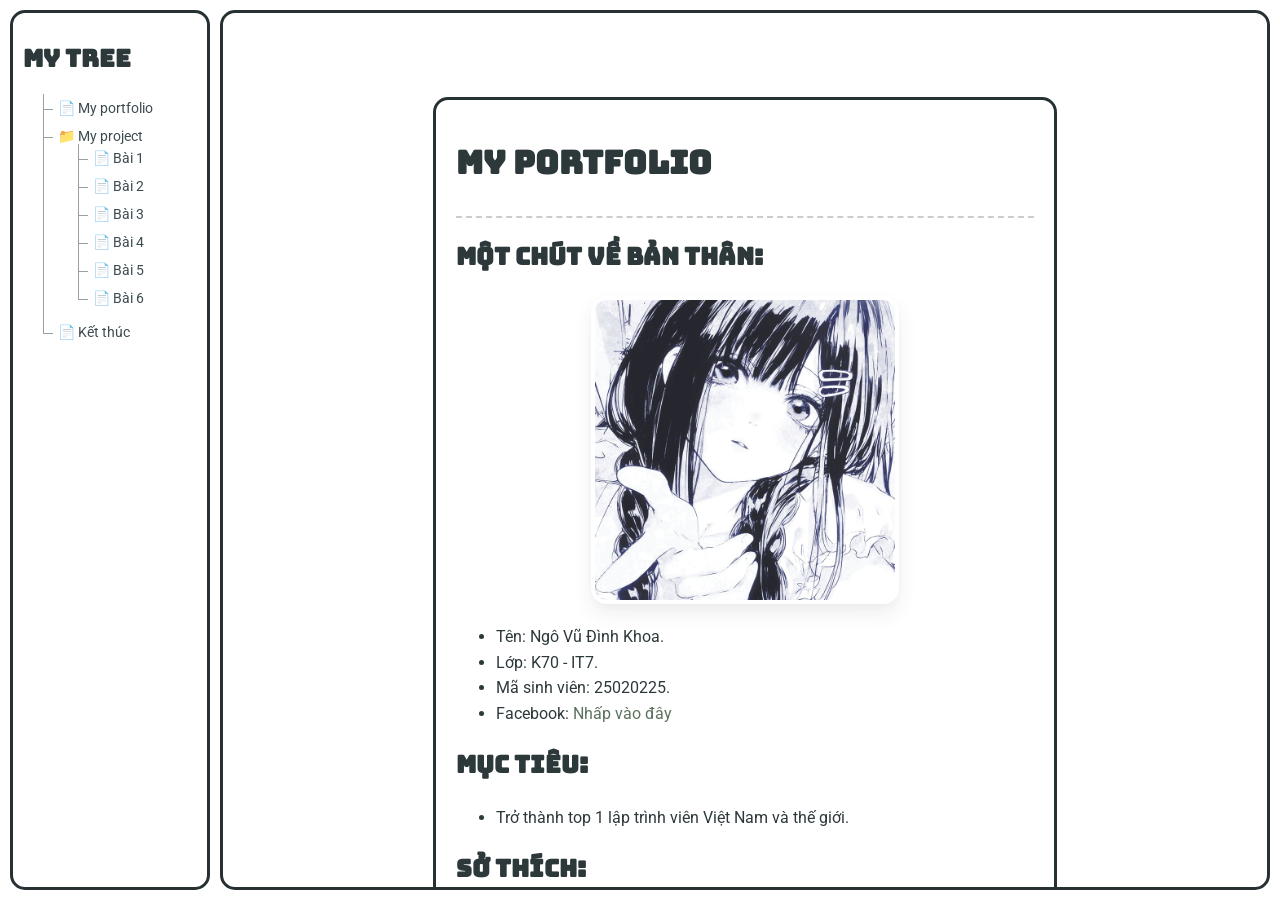
==== index.html @ 71ee8948 "add adđ" ====
<!DOCTYPE html>
<html lang="vi">
<head>
    <meta charset="UTF-8">
    <meta name="viewport" content="width=device-width, initial-scale=1.0">
    <link rel="stylesheet" href="index.css">
    <link rel="stylesheet" href="scroolbar.css">
    <link rel="stylesheet" href="image.css">
    <script src="code.js" defer></script>
    <script src="code2.js" defer></script>
    <title>my portfolio</title>
</head>
<body>
    <div class="gridd">
        <div class="grid-item">
            <h2>MY TREE</h2>
            <ul class="tree-menu">
                <li onclick="returnToMain()"><p>📄 My portfolio</p></li>
                <li>
                    <p>📁 My project</p>
                    <ul class="tree-menu ">
                        <li onclick="toWeek1()">📄 Bài 1</li>
                        <li onclick="toWeek2()">📄 Bài 2</li>
                        <li onclick="toWeek3()">📄 Bài 3</li>
                        <li onclick="toWeek4()">📄 Bài 4</li>
                        <li onclick="toWeek5()">📄 Bài 5</li>
                        <li onclick="toWeek6()">📄 Bài 6</li>
                    </ul>
                </li>
                <li onclick="returnToEnd()">📄 Kết thúc</li>
            </ul>
        </div>
        <div class="grid-item" id="main-view-controller">
            
        </div>
    </div>

</body>
<div id="image-lightbox" class="lightbox" onclick="closeLightbox()">
    <span class="lightbox-close">&times;</span>
    <img class="lightbox-content" id="lightbox-img">
</div>
</html>
---- index.css ----
@import url('https://fonts.googleapis.com/css2?family=Anton&family=Black+Ops+One&family=Bungee&family=Kablammo&family=Paytone+One&family=Roboto:ital,wght@0,100..900;1,100..900&display=swap');

/* 1. THÊM VÀO: Bắt buộc html và body phải chiếm hết 100% chiều cao màn hình */
html, body {
    height: 100%;
    margin: 0;
    padding: 0;
    box-sizing: border-box;
}

body {
    font-family: "Roboto", sans-serif;
    color: rgb(45, 56, 59);
    padding: 10px; /* Thay vì dùng margin, ta dùng padding để tạo khoảng cách với rìa màn hình mà không làm lệch chiều cao vh */
}

h1, h2,h3,h4,h5,h6{
    font-family: "Bungee", sans-serif;
}
p {
    font-family: "Roboto", sans-serif;
}

.gridd {
    display: grid;
    grid-template-columns: 200px 1fr;
    gap: 10px;
    /* Sử dụng calc để trừ đi 20px padding (trên 10px + dưới 10px) của body, giúp box khít khịt đáy */
    height: calc(100vh - 20px); 
}

.grid-item {
    border: 3px solid;
    border-color: rgb(39, 49, 51);
    border-radius: 15px;
    padding: 10px;
    
    /* THÊM VÀO: Đảm bảo các box con cũng tự động kéo giãn theo chiều cao của Grid cha */
    height: 100%; 
    box-sizing: border-box; /* Giúp tính toán kích thước border không bị lố chiều cao */
    overflow-y: auto;       /* Phòng hờ nếu nội dung bài học quá dài thì cái box tự sinh thanh cuộn riêng */
}
.tree-menu, .tree-menu ul {
    list-style-type: none;
    margin: 0;
    padding: 0 0 0 20px; /* Tạo khoảng cách thụt lề cho menu con */
    position: relative;
}

/* Định dạng chung cho mỗi dòng chữ trong menu */
.tree-menu li {
    margin: 0;
    padding: 6px 0 6px 15px; /* Tạo khoảng trống để chèn đường kẻ thẳng */
    position: relative;
    color: rgb(60, 75, 80);
    cursor: pointer;
    font-size: 14px;
    transition: color 0.2s ease;
}


/* 1. VẼ ĐƯỜNG DỌC (Nối các mục đồng cấp với nhau) */
.tree-menu li:before {
    content: "";
    position: absolute;
    left: 0;
    top: 0;
    bottom: 0;
    border-left: 1px solid rgb(150, 160, 165); /* Độ dày và màu của nét dọc */
}

/* 2. VẼ ĐƯỜNG NGANG (Nhánh đâm vào từng thư mục/bài viết) */
.tree-menu li:after {
    content: "";
    position: absolute;
    left: 0;
    top: 15px; /* Căn chỉnh cho đường ngang nằm ngay giữa dòng chữ */
    width: 10px; /* Chiều dài của nhánh đâm ngang */
    border-top: 1px solid rgb(150, 160, 165); /* Độ dày và màu của nét ngang */
}

/* 3. XỬ LÝ ĐOẠN ĐUÔI: Phần tử cuối cùng của danh sách sẽ không kéo dài đường dọc xuống nữa */
.tree-menu li:last-child:before {
    height: 15px; /* Giới hạn đường dọc chỉ đi xuống đến ngang nhánh rẽ cuối cùng là dừng */
    bottom: auto;
}

/* Định dạng một chút cho các thẻ p nằm trong menu để không bị nhảy dòng */
.tree-menu p {
    display: inline;
    margin: 0;
}

#main-view-controller {
    padding: 8% 20% 8% 20%; 
}



.gridd a, .tree-menu li a {
    color: #5c715e; /* Màu xanh lá bọc rêu nhẹ nhàng, thơ mộng */
    text-decoration: none;
    position: relative;
    padding-bottom: 2px;
    transition: color 0.4s ease;
}

/* Đổi màu chữ khi hover nhẹ nhàng */
.gridd a:hover, .tree-menu li a:hover {
    color: #b8a187; /* Màu be/nâu sữa ấm áp */
}

/* Vẽ một đường gạch chân ẩn ẩn dưới link */
.gridd a::after, .tree-menu li a::after {
    content: '';
    position: absolute;
    width: 100%;
    transform: scaleX(0); /* Ban đầu thu nhỏ về 0 (biến mất) */
    height: 1px;         /* Đường kẻ siêu mảnh */
    bottom: 0;
    left: 0;
    background-color: #b8a187;
    transform-origin: bottom center; /* Tâm loang ra từ giữa */
    transition: transform 0.4s ease-out; /* Chuyển động mượt mà */
}

/* Khi hover, đường gạch chân sẽ nở ra 100% chiều dài */
.gridd a:hover::after, .tree-menu li a:hover::after {
    transform: scaleX(1);
}
---- scroolbar.css ----
/* --- ÁP DỤNG RIÊNG CHO CÁC KHU VỰC CUỘN (Như .grid-item) --- */

.grid-item {
    /* ... giữ nguyên các thuộc tính cũ của bạn ... */
    
    /* Mặc định: Giấu thanh cuộn trên Firefox và IE */
    scrollbar-width: none; 
}

/* Mặc định: Giấu thanh cuộn trên Chrome, Safari, Edge */
.grid-item::-webkit-scrollbar {
    width: 6px; /* Giảm xuống chỉ còn 6px cho siêu mảnh */
    background: transparent;
}
.grid-item::-webkit-scrollbar-thumb {
    background: transparent; /* Ban đầu cho tàng hình luôn */
    border-radius: 10px;
}

/* --- KHI RÊ CHUỘT VÀO BOX: THANH CUỘN MỚI THƠ MỘNG HIỆN LÊN --- */
.grid-item:hover {
    scrollbar-width: thin; /* Hiện lại trên Firefox */
    scrollbar-color: rgba(39, 49, 51, 0.2) transparent;
}

.grid-item:hover::-webkit-scrollbar-thumb {
    /* Hiện lên một đường chỉ màu xám đá mờ, trùng với màu border (rgb(39, 49, 51)) của bạn */
    background: rgba(39, 49, 51, 0.2); 
}

/* Khi người dùng nhấn giữ vào thanh cuộn để kéo */
.grid-item::-webkit-scrollbar-thumb:active {
    background: rgba(39, 49, 51, 0.5); /* Đậm lên một chút để định vị */
}
---- image.css ----
::slotted(img), .grid-item img {
    max-width: 100%;
    height: auto;
    display: block;
    margin: 20px auto;
    border-radius: 16px;
    
    /* Tạo một đường viền trắng mờ bao quanh ảnh trông như một chiếc khung kính */
    border: 4px solid rgba(255, 255, 255, 0.8);
    
    /* Bóng đổ dịu mắt */
    box-shadow: 
        0 4px 6px rgba(0, 0, 0, 0.02),
        0 10px 20px rgba(45, 56, 59, 0.08);
        
    transition: transform 0.3s ease, box-shadow 0.3s ease;
}

::slotted(img:hover), .grid-item img:hover {
    transform: scale(1.02);
    box-shadow: 
        0 6px 8px rgba(0, 0, 0, 0.04),
        0 15px 30px rgba(45, 56, 59, 0.12);
}

.lightbox {
    display: none; /* Mặc định là ẩn đi */
    position: fixed;
    z-index: 9999; /* Luôn nằm trên cùng tất cả mọi thứ */
    left: 0;
    top: 0;
    width: 100%;
    height: 100%;
    background-color: rgba(39, 49, 51, 0.85); /* Màu xám đá mờ ảo của bạn */
    backdrop-filter: blur(8px); /* Làm mờ hậu cảnh phía sau nhìn cực thơ mộng */
    justify-content: center;
    align-items: center;
    cursor: zoom-out; /* Hiện con trỏ chuột kính lúp thu nhỏ */
}

/* Bức ảnh khi được phóng to */
.lightbox-content {
    max-width: 90%;
    max-height: 90%;
    border-radius: 12px;
    box-shadow: 0 20px 40px rgba(0,0,0,0.5);
    
    /* --- THÊM DÒNG NÀY ĐỂ KHI LĂN CHUỘT ẢNH ZOOM MƯỢT HƠN --- */
    transition: transform 0.1s ease-out; 
    
    /* Đảm bảo tâm phóng to nằm chính giữa bức ảnh */
    transform-origin: center center; 
}

/* Nút bấm tắt (dấu X) ở góc trên */
.lightbox-close {
    position: absolute;
    top: 20px;
    right: 35px;
    color: #fff;
    font-size: 40px;
    font-weight: bold;
    cursor: pointer;
    transition: 0.2s;
}
.lightbox-close:hover {
    color: #b8a187; /* Đổi sang màu be khi hover */
}

/* Khai báo animation phóng to */
@keyframes zoomEffect {
    from { transform: scale(0.7); opacity: 0; }
    to { transform: scale(1); opacity: 1; }
}
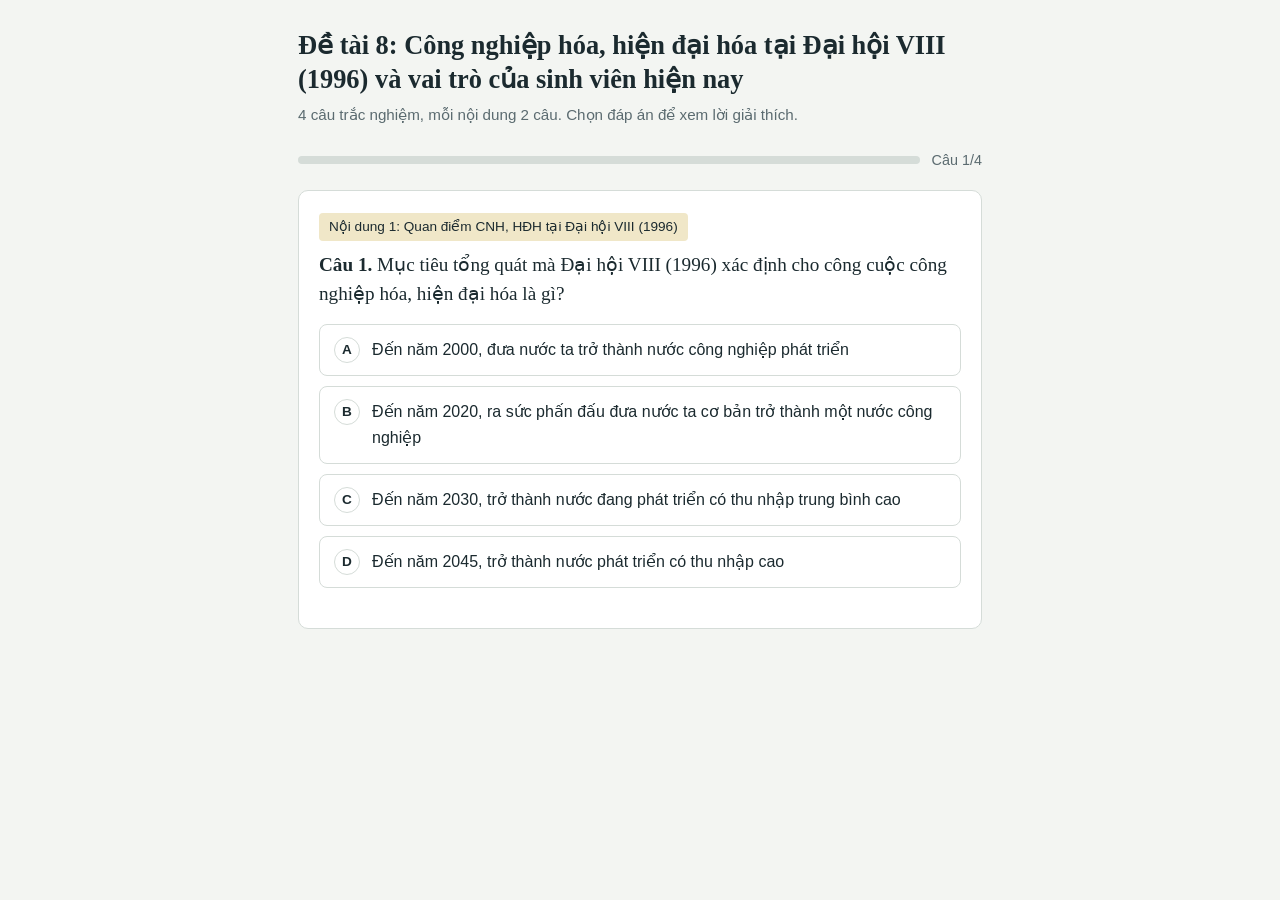
==== commit 246aabea: "Update index.html" ====
--- a/index.html
+++ b/index.html
@@ -1,43 +1,168 @@
 <!DOCTYPE html>
 <html lang="vi">
 <head>
-    <meta charset="UTF-8">
-    <meta name="viewport" content="width=device-width, initial-scale=1.0">
-    <link rel="stylesheet" href="index.css">
-    <link rel="stylesheet" href="scroolbar.css">
-    <link rel="stylesheet" href="image.css">
-    <script src="code.js" defer></script>
-    <script src="code2.js" defer></script>
-    <title>my portfolio</title>
+<meta charset="utf-8">
+<meta name="viewport" content="width=device-width, initial-scale=1, viewport-fit=cover">
+<title>Trắc nghiệm: CNH, HĐH tại Đại hội VIII và vai trò sinh viên</title>
+<style>
+:root{
+  --bg:#f3f5f2;--card:#ffffff;--ink:#1b2a2f;--muted:#5b6b70;--line:#d5dcd8;
+  --accent:#1f5f5b;--accent-ink:#ffffff;--ok:#1d7a46;--ok-bg:#e3f3ea;--bad:#b3261e;--bad-bg:#fbe8e6;--hl:#f0e7c8;
+  box-sizing:border-box;padding-top:env(safe-area-inset-top,0px);padding-bottom:env(safe-area-inset-bottom,0px);
+}
+:root:not([data-theme="light"]){}
+@media (prefers-color-scheme:dark){
+  :root:not([data-theme="light"]){--bg:#121a1b;--card:#1b2628;--ink:#e6eeec;--muted:#9bacaa;--line:#304043;--accent:#6fc3bb;--accent-ink:#0f1b1c;--ok:#6fd49a;--ok-bg:#183626;--bad:#ff8f86;--bad-bg:#3d1f1d;--hl:#3a3520}
+}
+:root[data-theme="dark"]{--bg:#121a1b;--card:#1b2628;--ink:#e6eeec;--muted:#9bacaa;--line:#304043;--accent:#6fc3bb;--accent-ink:#0f1b1c;--ok:#6fd49a;--ok-bg:#183626;--bad:#ff8f86;--bad-bg:#3d1f1d;--hl:#3a3520}
+html{scroll-padding-top:env(safe-area-inset-top,0px)}
+*{box-sizing:border-box}
+body{margin:0;background:var(--bg);color:var(--ink);font-family:"Be Vietnam Pro","Segoe UI",Roboto,Arial,sans-serif;line-height:1.6}
+main{max-width:720px;margin:0 auto;padding:28px 18px 56px}
+header h1{font-family:"Source Serif 4",Georgia,"Times New Roman",serif;font-size:1.65rem;line-height:1.3;margin:0 0 6px}
+header p{margin:0;color:var(--muted);font-size:.95rem}
+.bar{display:flex;align-items:center;gap:12px;margin:22px 0 18px}
+.track{flex:1;height:8px;background:var(--line);border-radius:4px;overflow:hidden}
+.fill{height:100%;width:0;background:var(--accent);transition:width .3s}
+.count{font-size:.9rem;color:var(--muted);white-space:nowrap}
+.topic{display:inline-block;background:var(--hl);color:var(--ink);font-size:.85rem;padding:3px 10px;border-radius:4px;margin-bottom:10px}
+.card{background:var(--card);border:1px solid var(--line);border-radius:10px;padding:22px 20px}
+.q{font-family:"Source Serif 4",Georgia,serif;font-size:1.2rem;line-height:1.5;margin:0 0 16px}
+.opts{display:grid;gap:10px}
+.opt{display:flex;gap:12px;align-items:flex-start;text-align:left;width:100%;font:inherit;color:inherit;background:var(--card);border:1.5px solid var(--line);border-radius:8px;padding:12px 14px;cursor:pointer}
+.opt:hover:not(:disabled){border-color:var(--accent)}
+.opt:focus-visible,.btn:focus-visible{outline:3px solid var(--accent);outline-offset:2px}
+.opt .k{flex:none;width:26px;height:26px;border-radius:50%;border:1.5px solid var(--line);display:grid;place-items:center;font-weight:600;font-size:.85rem}
+.opt:disabled{cursor:default}
+.opt.right{border-color:var(--ok);background:var(--ok-bg)}
+.opt.right .k{background:var(--ok);border-color:var(--ok);color:var(--card)}
+.opt.wrong{border-color:var(--bad);background:var(--bad-bg)}
+.opt.wrong .k{background:var(--bad);border-color:var(--bad);color:var(--card)}
+.exp{margin-top:16px;padding:14px 16px;border-left:4px solid var(--accent);background:var(--bg);border-radius:0 8px 8px 0;font-size:.95rem}
+.exp strong.v{display:block;margin-bottom:4px}
+.exp.good strong.v{color:var(--ok)}.exp.bad strong.v{color:var(--bad)}
+.actions{display:flex;justify-content:flex-end;margin-top:18px}
+.btn{font:inherit;font-weight:600;background:var(--accent);color:var(--accent-ink);border:0;border-radius:8px;padding:10px 22px;cursor:pointer}
+.btn.ghost{background:transparent;color:var(--accent);border:1.5px solid var(--accent)}
+.result{text-align:center}
+.score{font-family:"Source Serif 4",Georgia,serif;font-size:3rem;margin:6px 0}
+.review{list-style:none;padding:0;margin:18px 0;text-align:left}
+.review li{padding:8px 0;border-top:1px solid var(--line);font-size:.93rem}
+.review .ok{color:var(--ok)}.review .no{color:var(--bad)}
+.hidden{display:none}
+@media (prefers-reduced-motion:reduce){.fill{transition:none}}
+</style>
 </head>
 <body>
-    <div class="gridd">
-        <div class="grid-item">
-            <h2>MY TREE</h2>
-            <ul class="tree-menu">
-                <li onclick="returnToMain()"><p>📄 My portfolio</p></li>
-                <li>
-                    <p>📁 My project</p>
-                    <ul class="tree-menu ">
-                        <li onclick="toWeek1()">📄 Bài 1</li>
-                        <li onclick="toWeek2()">📄 Bài 2</li>
-                        <li onclick="toWeek3()">📄 Bài 3</li>
-                        <li onclick="toWeek4()">📄 Bài 4</li>
-                        <li onclick="toWeek5()">📄 Bài 5</li>
-                        <li onclick="toWeek6()">📄 Bài 6</li>
-                    </ul>
-                </li>
-                <li onclick="returnToEnd()">📄 Kết thúc</li>
-            </ul>
-        </div>
-        <div class="grid-item" id="main-view-controller">
-            
-        </div>
-    </div>
+<main>
+  <header>
+    <h1>Đề tài 8: Công nghiệp hóa, hiện đại hóa tại Đại hội VIII (1996) và vai trò của sinh viên hiện nay</h1>
+    <p>4 câu trắc nghiệm, mỗi nội dung 2 câu. Chọn đáp án để xem lời giải thích.</p>
+  </header>
 
+  <div class="bar">
+    <div class="track"><div class="fill" id="fill"></div></div>
+    <div class="count" id="count"></div>
+  </div>
+
+  <section id="quiz" class="card" aria-live="polite"></section>
+  <section id="result" class="card result hidden"></section>
+</main>
+
+<script>
+var QUESTIONS = [
+  {topic:"Nội dung 1: Quan điểm CNH, HĐH tại Đại hội VIII (1996)",
+   q:"Mục tiêu tổng quát mà Đại hội VIII (1996) xác định cho công cuộc công nghiệp hóa, hiện đại hóa là gì?",
+   o:["Đến năm 2000, đưa nước ta trở thành nước công nghiệp phát triển",
+      "Đến năm 2020, ra sức phấn đấu đưa nước ta cơ bản trở thành một nước công nghiệp",
+      "Đến năm 2030, trở thành nước đang phát triển có thu nhập trung bình cao",
+      "Đến năm 2045, trở thành nước phát triển có thu nhập cao"],
+   a:1,
+   e:"Đại hội VIII (28/6 - 1/7/1996) khẳng định các tiền đề cho công nghiệp hóa về cơ bản đã được chuẩn bị, từ đó đặt mục tiêu đến năm 2020 cơ bản trở thành một nước công nghiệp. Hai mốc 2030 và 2045 (đáp án C, D) là mục tiêu của Nghị quyết 29-NQ/TW (2022). Mốc 2000 (đáp án A) chỉ là thời điểm kết thúc kế hoạch 5 năm 1996-2000."},
+  {topic:"Nội dung 1: Quan điểm CNH, HĐH tại Đại hội VIII (1996)",
+   q:"Theo quan điểm của Đại hội VIII, yếu tố nào được lấy làm yếu tố cơ bản cho sự phát triển nhanh và bền vững?",
+   o:["Vốn đầu tư nước ngoài","Khoa học và công nghệ","Phát huy nguồn lực con người","Tài nguyên thiên nhiên"],
+   a:2,
+   e:"Quan điểm thứ ba của Đại hội VIII là lấy việc phát huy nguồn lực con người làm yếu tố cơ bản cho sự phát triển nhanh và bền vững. Con người vừa là chủ thể sáng tạo ra của cải vật chất, vừa là mục tiêu thụ hưởng thành quả phát triển. Khoa học và công nghệ (đáp án B) được xác định là động lực (quan điểm thứ tư), không phải yếu tố cơ bản. Vốn nước ngoài (đáp án A) là ngoại lực, chỉ hỗ trợ nội lực."},
+  {topic:"Nội dung 2: Vai trò của sinh viên hiện nay",
+   q:"Theo Nghị quyết số 29-NQ/TW (17/11/2022), mục tiêu tổng quát đến năm 2030 của Việt Nam là gì?",
+   o:["Trở thành nước phát triển, thu nhập cao, thuộc nhóm các nước công nghiệp hàng đầu châu Á",
+      "Cơ bản trở thành nước công nghiệp theo hướng hiện đại, hoàn thành chuyển đổi số quốc gia",
+      "Cơ bản đạt các tiêu chí của nước công nghiệp, là nước đang phát triển, có công nghiệp hiện đại, thu nhập trung bình cao",
+      "Trở thành nước có nền kinh tế tri thức hoàn chỉnh, thu nhập trung bình thấp"],
+   a:2,
+   e:"Theo Nghị quyết 29-NQ/TW, đến năm 2030 Việt Nam cơ bản đạt các tiêu chí của nước công nghiệp, là nước đang phát triển, có công nghiệp hiện đại, thu nhập trung bình cao. Đáp án A là tầm nhìn đến năm 2045, không phải 2030. Đáp án B và D diễn đạt không đúng nội dung nghị quyết."},
+  {topic:"Nội dung 2: Vai trò của sinh viên hiện nay",
+   q:"Phong trào thi đua \"Sinh viên 5 tốt\" không bao gồm tiêu chí nào sau đây?",
+   o:["Đạo đức tốt","Thể lực tốt","Hội nhập tốt","Kỷ luật tốt"],
+   a:3,
+   e:"Năm tiêu chí của \"Sinh viên 5 tốt\" là: đạo đức tốt, học tập tốt, thể lực tốt, tình nguyện tốt và hội nhập tốt. \"Kỷ luật tốt\" không nằm trong năm tiêu chí này. Dù tác phong công nghiệp và tính kỷ luật là kỹ năng sinh viên cần rèn luyện, đây không phải một trong 5 tiêu chí của phong trào."}
+];
+var L = ["A","B","C","D"];
+var cur = 0, answers = [];
+var quiz = document.getElementById("quiz"), result = document.getElementById("result");
+var fill = document.getElementById("fill"), count = document.getElementById("count");
+
+function esc(s){var d=document.createElement("div");d.textContent=s;return d.innerHTML;}
+
+function render(){
+  var Q = QUESTIONS[cur];
+  count.textContent = "Câu " + (cur+1) + "/" + QUESTIONS.length;
+  fill.style.width = (cur/QUESTIONS.length*100) + "%";
+  var h = '<span class="topic">' + esc(Q.topic) + '</span>';
+  h += '<p class="q"><strong>Câu ' + (cur+1) + '.</strong> ' + esc(Q.q) + '</p><div class="opts">';
+  Q.o.forEach(function(t,i){
+    h += '<button class="opt" data-i="'+i+'"><span class="k">'+L[i]+'</span><span>'+esc(t)+'</span></button>';
+  });
+  h += '</div><div id="fb"></div><div class="actions"></div>';
+  quiz.innerHTML = h;
+  quiz.querySelectorAll(".opt").forEach(function(b){
+    b.addEventListener("click", function(){ pick(parseInt(b.getAttribute("data-i"),10)); });
+  });
+}
+
+function pick(i){
+  var Q = QUESTIONS[cur], ok = i === Q.a;
+  answers[cur] = i;
+  quiz.querySelectorAll(".opt").forEach(function(b,j){
+    b.disabled = true;
+    if(j === Q.a) b.classList.add("right");
+    else if(j === i) b.classList.add("wrong");
+  });
+  document.getElementById("fb").innerHTML =
+    '<div class="exp ' + (ok?'good':'bad') + '"><strong class="v">' +
+    (ok ? 'Chính xác.' : 'Chưa đúng. Đáp án đúng: ' + L[Q.a] + '.') +
+    '</strong>' + esc(Q.e) + '</div>';
+  var last = cur === QUESTIONS.length-1;
+  var a = quiz.querySelector(".actions");
+  a.innerHTML = '<button class="btn" id="next">' + (last ? 'Xem kết quả' : 'Câu tiếp theo') + '</button>';
+  var n = document.getElementById("next");
+  n.addEventListener("click", function(){ last ? finish() : (cur++, render()); });
+  n.focus();
+}
+
+function finish(){
+  var s = 0;
+  QUESTIONS.forEach(function(Q,i){ if(answers[i] === Q.a) s++; });
+  fill.style.width = "100%";
+  count.textContent = "Hoàn thành";
+  quiz.classList.add("hidden");
+  result.classList.remove("hidden");
+  var h = '<p style="margin:0;color:var(--muted)">Kết quả của bạn</p><div class="score">' + s + '/' + QUESTIONS.length + '</div>';
+  h += '<ul class="review">';
+  QUESTIONS.forEach(function(Q,i){
+    var ok = answers[i] === Q.a;
+    h += '<li><span class="' + (ok?'ok':'no') + '">' + (ok?'Đúng':'Sai') + '</span> - Câu ' + (i+1) +
+         ': đáp án ' + L[Q.a] + (ok ? '' : ' (bạn chọn ' + L[answers[i]] + ')') + '</li>';
+  });
+  h += '</ul><button class="btn ghost" id="again">Làm lại</button>';
+  result.innerHTML = h;
+  document.getElementById("again").addEventListener("click", function(){
+    cur = 0; answers = [];
+    result.classList.add("hidden"); quiz.classList.remove("hidden"); render();
+  });
+}
+render();
+</script>
 </body>
-<div id="image-lightbox" class="lightbox" onclick="closeLightbox()">
-    <span class="lightbox-close">&times;</span>
-    <img class="lightbox-content" id="lightbox-img">
-</div>
-</html>+</html>
